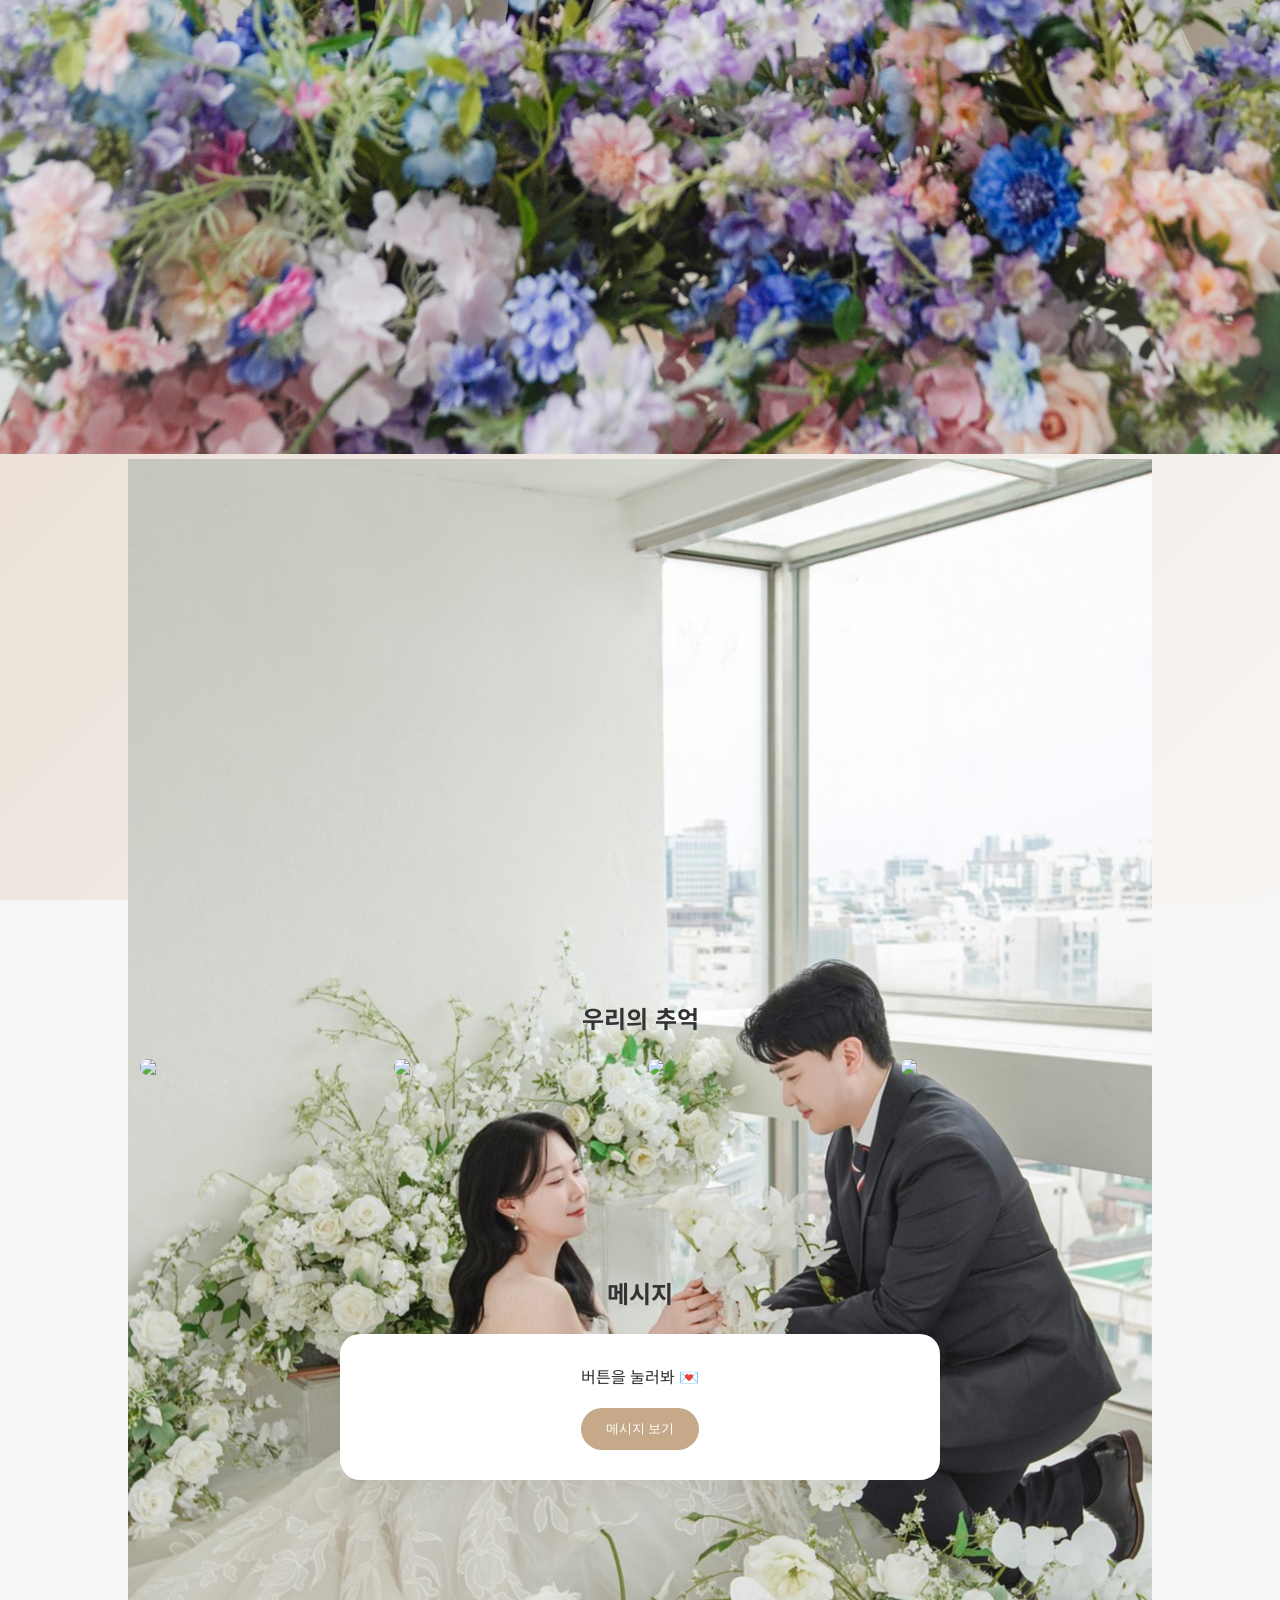
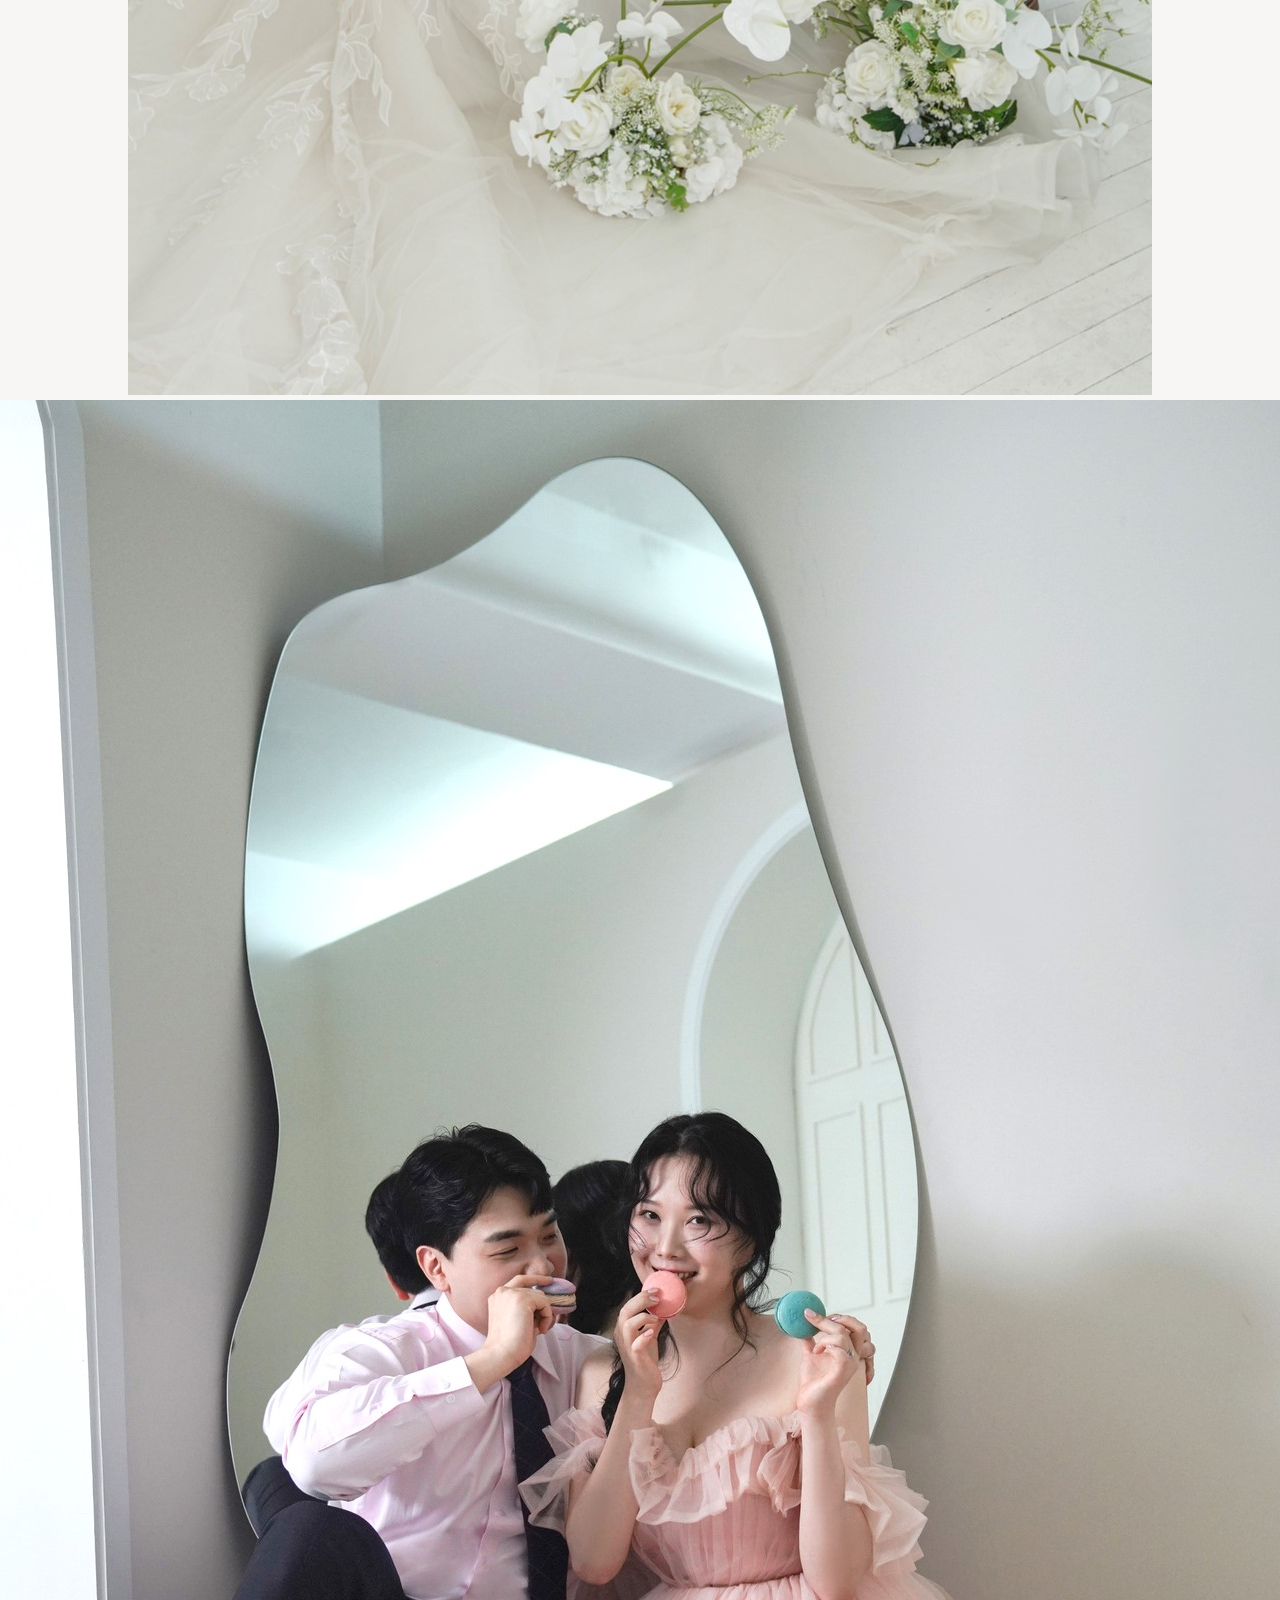
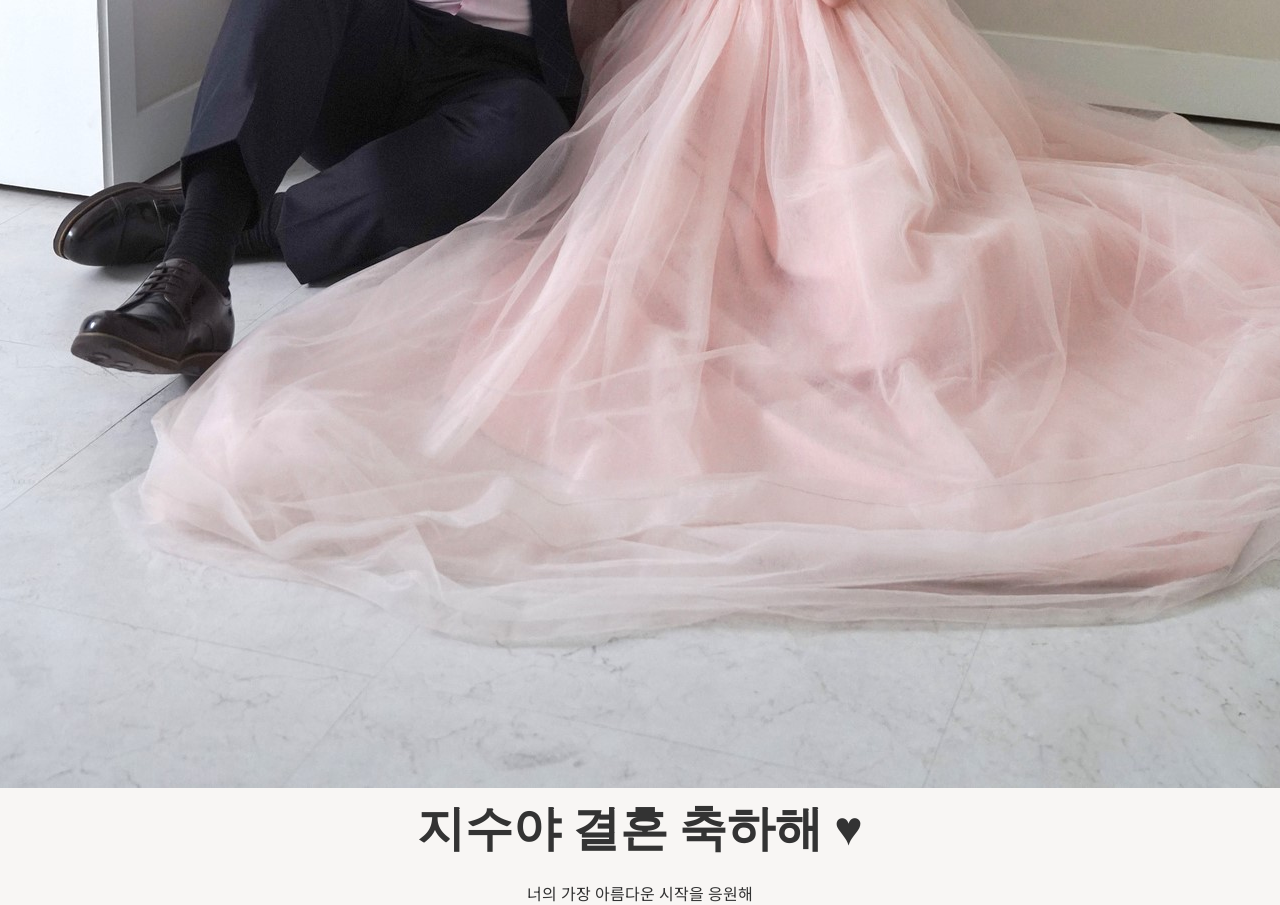
==== index.html @ d2821196 "Add files via upload" ====
<!DOCTYPE html>
<html lang="ko">
<head>
<meta charset="UTF-8">
<meta name="viewport" content="width=device-width, initial-scale=1.0">
<title>Wedding Landing Page</title>
<link href="https://fonts.googleapis.com/css2?family=Playfair+Display:wght@500;700&family=Noto+Sans+KR:wght@300;400;600&display=swap" rel="stylesheet">
<link href="style.css" rel="stylesheet">
<script src="script.js" defer></script>
</head>
<body>

<canvas id="confetti"></canvas>

<section class="hero fade-up">

  <div class="save">YH♥JS</div>

  <div class="date">26.05.23</div>

  <!-- 이미지 슬라이드 -->
  <div class="slider">
    <div class="slide active">
      <img src="img/wedding_img1.jpg">
    </div>
    <div class="slide">
      <img src="img/wedding_img4.jpg">
    </div>
    <div class="slide">
      <img src="img/wedding_img 2.jpg">
    </div>
    <div class="slide">
      <img src="img/wedding_img3.jpg">
    </div>
  </div>

  <h1 class="names">지수야 결혼 축하해 ♥</h1>

  <div class="line"></div>

  <div class="sub">너의 가장 아름다운 시작을 응원해</div>

</section>

<section class="fade-up">
  <h2>우리의 추억</h2><br>
  <div class="gallery">
    <img src="https://picsum.photos/300/300?1">
    <img src="https://picsum.photos/300/300?2">
    <img src="https://picsum.photos/300/300?3">
    <img src="https://picsum.photos/300/300?4">
  </div>
</section>

<section class="fade-up">
  <h2>메시지</h2><br>
  <div class="message-box">
    <p id="msg">버튼을 눌러봐 💌</p>
    <button onclick="showMessage()">메시지 보기</button>
  </div>
</section>

<script>

</script>

</body>
</html>
---- style.css ----
* {margin:0; padding:0; box-sizing:border-box;}
body {
  font-family: 'Noto Sans KR', sans-serif;
  background:#f8f6f4;
  color:#333;
  overflow-x:hidden;
}
section {
  padding:100px 20px;
  text-align:center;
}
.hero {
  height:100vh;
  display:flex;
  flex-direction:column;
  justify-content:center;
  align-items:center;
  background:linear-gradient(135deg,#e8dcd0,#f8f6f4);
}
.hero h1 {
  font-family:'Playfair Display';
  font-size:48px;
  margin-bottom:20px;
}
.hero p {
  font-size:18px;
  opacity:0.8;
}
.fade-up {
  opacity:0;
  transform:translateY(40px);
  transition:all 1s ease;
}
.fade-up.active {
  opacity:1;
  transform:translateY(0);
}
.gallery {
  display:grid;
  grid-template-columns:repeat(auto-fit,minmax(200px,1fr));
  gap:15px;
  max-width:1000px;
  margin:auto;
}
.gallery img {
  width:100%;
  border-radius:15px;
  transition:transform 0.4s ease;
}
.gallery img:hover {
  transform:scale(1.05);
}
.message-box {
  max-width:600px;
  margin:auto;
  background:white;
  padding:30px;
  border-radius:20px;
  box-shadow:0 10px 30px rgba(0,0,0,0.05);
}
button {
  padding:12px 25px;
  border:none;
  border-radius:30px;
  background:#c6a989;
  color:white;
  cursor:pointer;
  margin-top:20px;
}
button:hover {
  background:#b89672;
}
canvas {
  position:fixed;
  top:0;
  left:0;
  pointer-events:none;
}
@media only screen and (max-width: 600px) {
.hero h1 {
  font-size:30px;
}
}
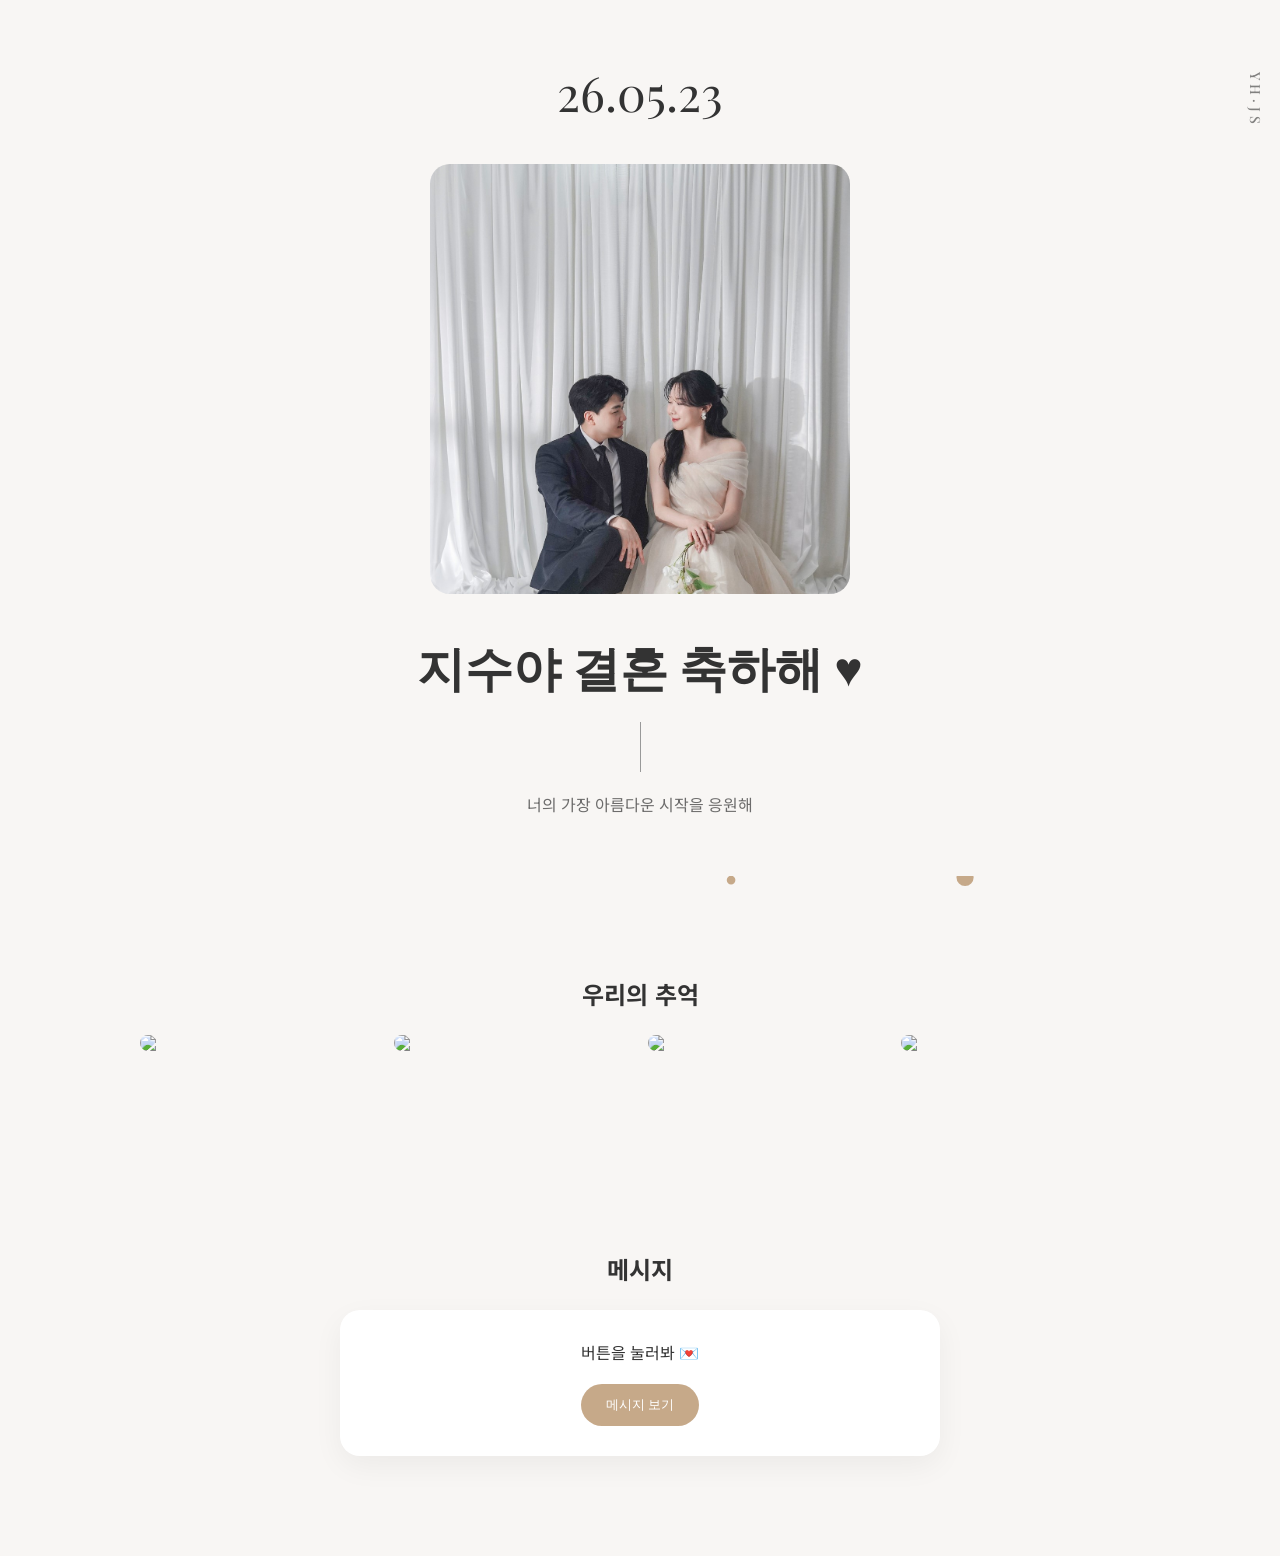
==== commit d9fc2347: "Update index.html" ====
--- a/index.html
+++ b/index.html
@@ -14,7 +14,7 @@
 
 <section class="hero fade-up">
 
-  <div class="save">YH♥JS</div>
+  <div class="save">YH·JS</div>
 
   <div class="date">26.05.23</div>
 
@@ -27,7 +27,7 @@
       <img src="img/wedding_img4.jpg">
     </div>
     <div class="slide">
-      <img src="img/wedding_img 2.jpg">
+      <img src="img/wedding_img2.jpg">
     </div>
     <div class="slide">
       <img src="img/wedding_img3.jpg">
@@ -65,4 +65,4 @@
 </script>
 
 </body>
-</html>+</html>
--- a/style.css
+++ b/style.css
@@ -10,22 +10,93 @@
   padding:100px 20px;
   text-align:center;
 }
+/* ===== hero 디자인 업그레이드 ===== */
 .hero {
-  height:100vh;
-  display:flex;
-  flex-direction:column;
-  justify-content:center;
-  align-items:center;
-  background:linear-gradient(135deg,#e8dcd0,#f8f6f4);
+  height:auto;
+  padding:60px 20px;
+  background:#f8f6f4;
+  position:relative;
 }
 .hero h1 {
   font-family:'Playfair Display';
   font-size:48px;
   margin-bottom:20px;
 }
-.hero p {
-  font-size:18px;
-  opacity:0.8;
+
+/* SAVE 세로 텍스트 */
+.save {
+  position:absolute;
+  right:15px;
+  top:72px;
+  writing-mode: vertical-rl;
+  font-family:'Playfair Display';
+  letter-spacing:4px;
+  font-size:14px;
+  opacity:0.6;
+  font-weight: 500;
+}
+
+/* 날짜 */
+.date {
+  font-family:'Playfair Display';
+  font-size:48px;
+  margin-bottom:40px;
+}
+
+/* 슬라이드 */
+.slider {
+  position:relative;
+  max-width:420px;
+  margin:auto;
+  border-radius:20px;
+  overflow:hidden;
+  height:430px; 
+}
+
+.slide {
+  position:absolute;
+  width:100%;
+  opacity:0;
+  transition:opacity 1.2s ease;
+}
+
+.slide.active {
+  opacity:1;
+}
+
+.slide img {
+  width:100%;
+  display:block;
+    height:100%;
+  object-fit:cover;
+}
+
+#msg {
+  word-break: keep-all;
+  overflow-wrap: break-word;
+  line-height: 1.5;
+  padding: 0 10px;
+  white-space: pre-line;
+}
+/* 이름 */
+.names {
+  margin-top:40px;
+  font-family:'Playfair Display';
+  font-size:28px;
+}
+
+/* 세로 라인 */
+.line {
+  width:1px;
+  height:50px;
+  background:#999;
+  margin:20px auto;
+}
+
+/* 서브텍스트 */
+.sub {
+  font-size:16px;
+  opacity:0.7;
 }
 .fade-up {
   opacity:0;
@@ -81,4 +152,4 @@
 .hero h1 {
   font-size:30px;
 }
-}+}
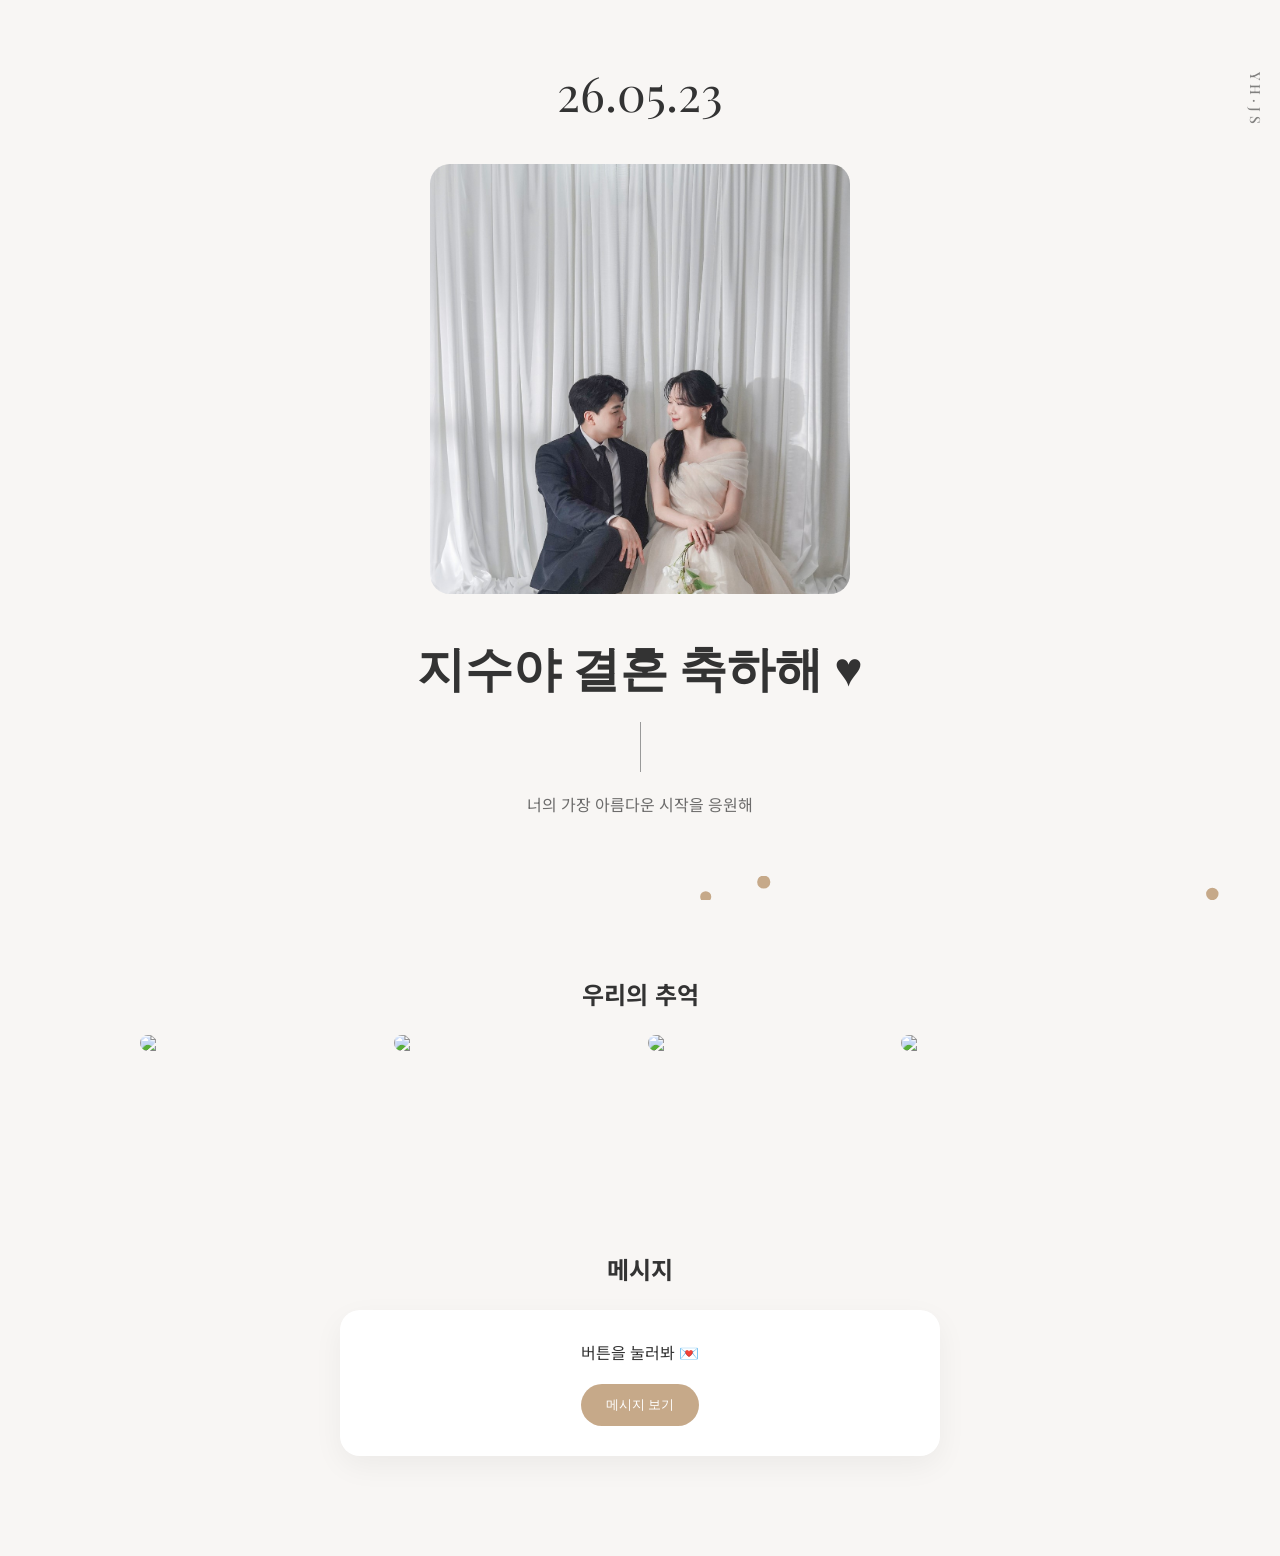
==== commit de3553d8: "Update index.html" ====
--- a/index.html
+++ b/index.html
@@ -3,7 +3,7 @@
 <head>
 <meta charset="UTF-8">
 <meta name="viewport" content="width=device-width, initial-scale=1.0">
-<title>Wedding Landing Page</title>
+<title>김지수 결혼 축하해</title>
 <link href="https://fonts.googleapis.com/css2?family=Playfair+Display:wght@500;700&family=Noto+Sans+KR:wght@300;400;600&display=swap" rel="stylesheet">
 <link href="style.css" rel="stylesheet">
 <script src="script.js" defer></script>
